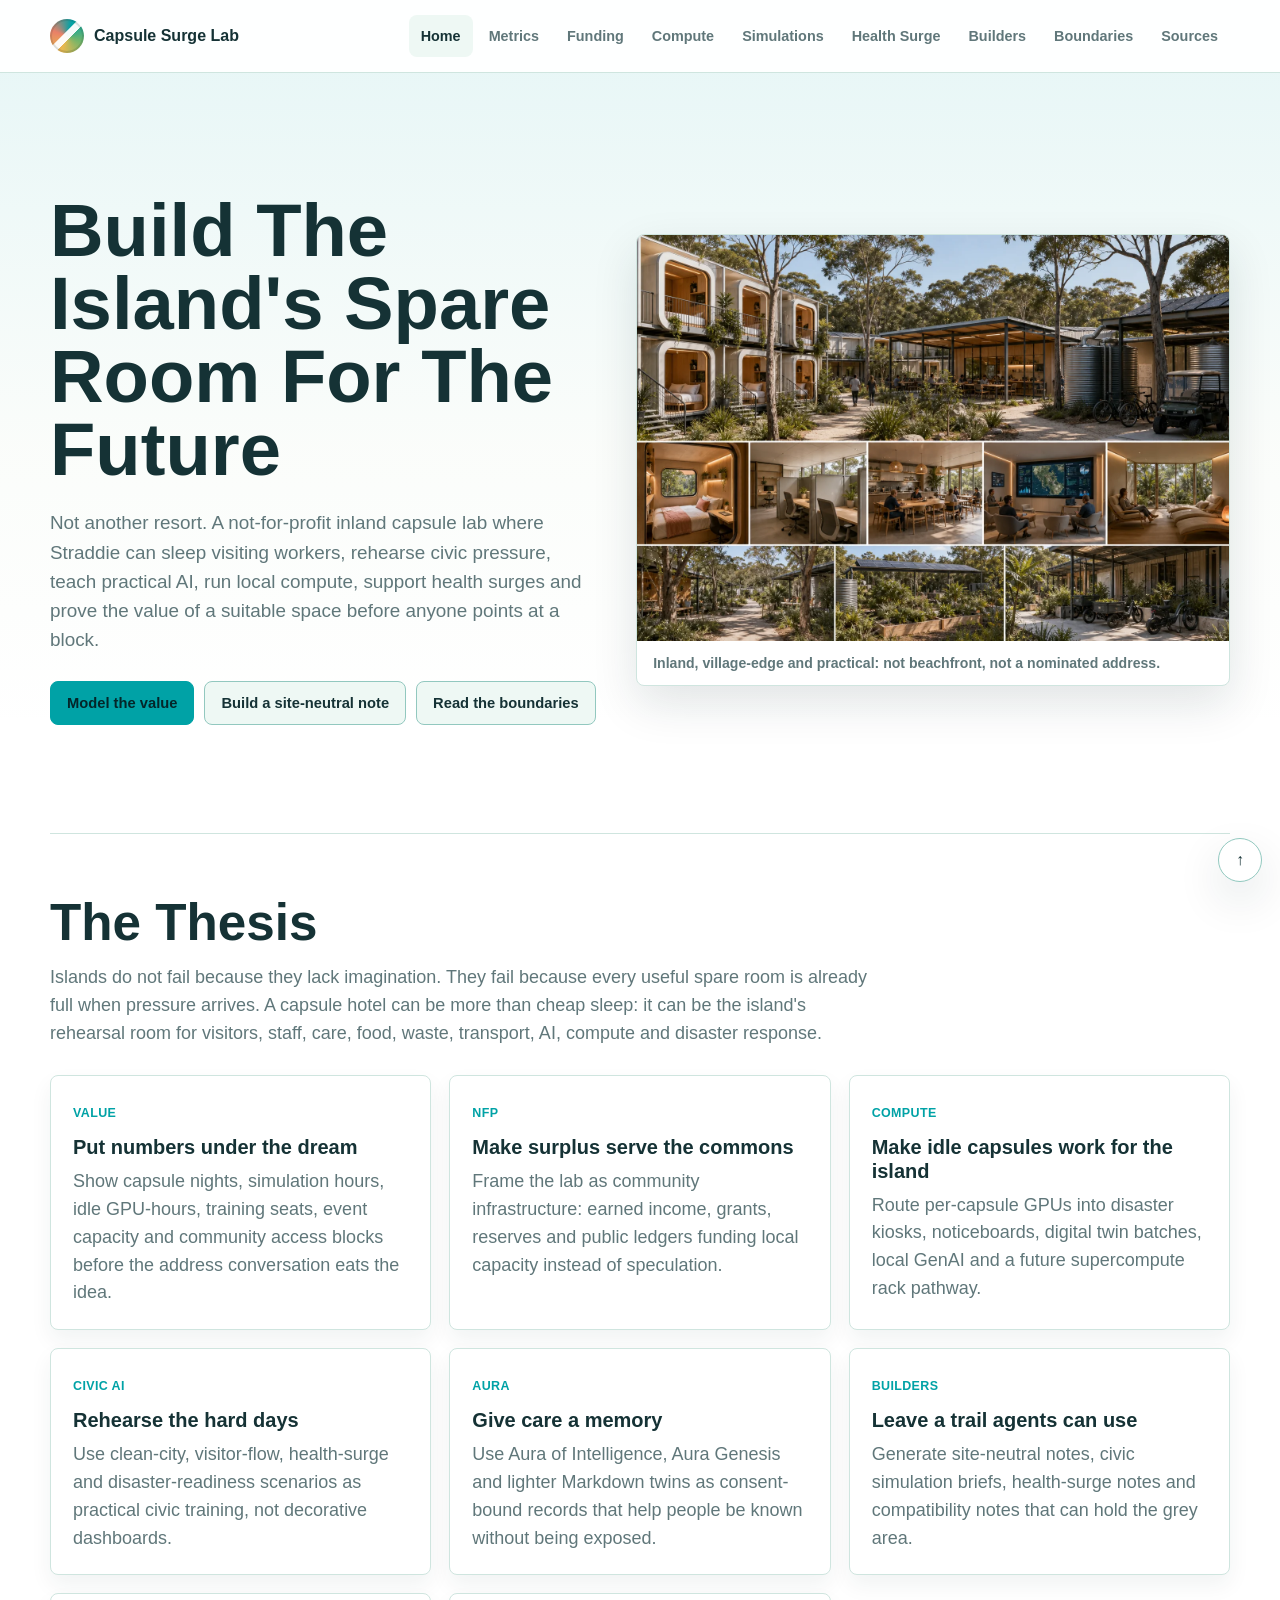
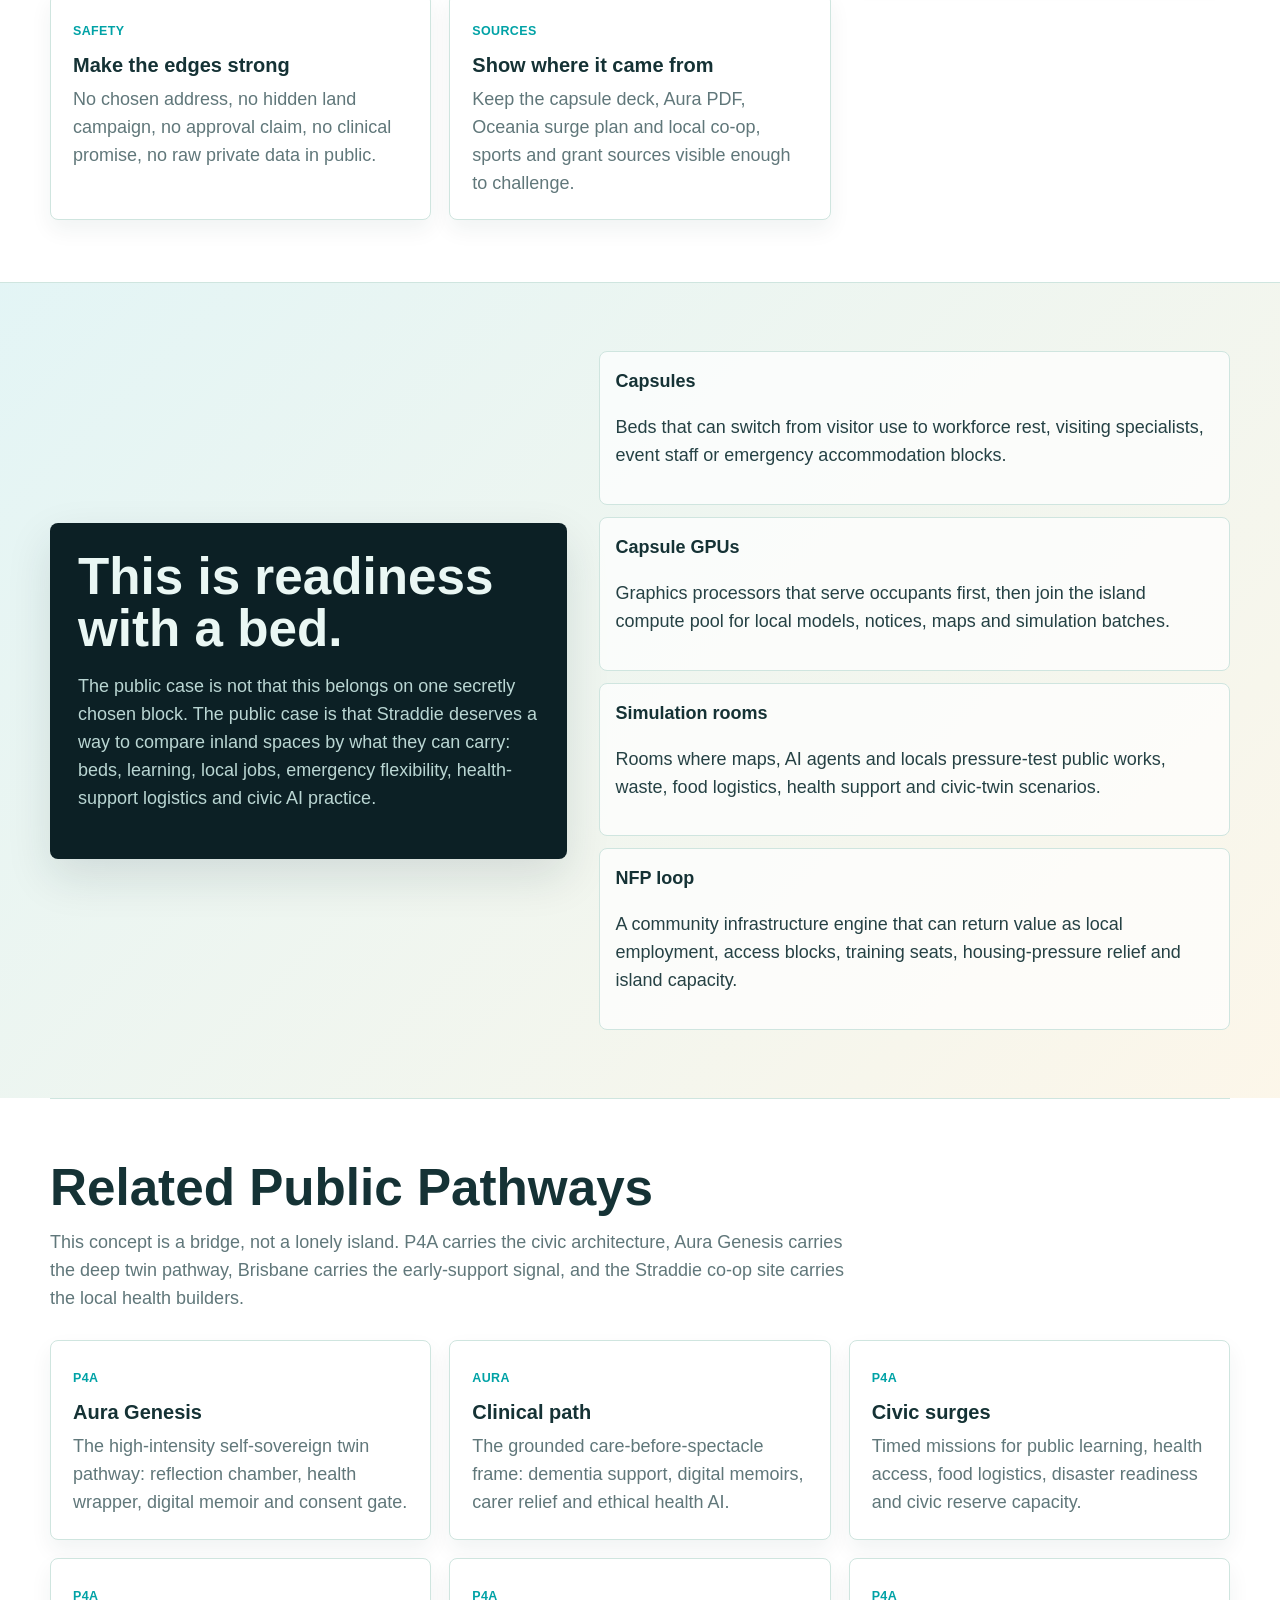
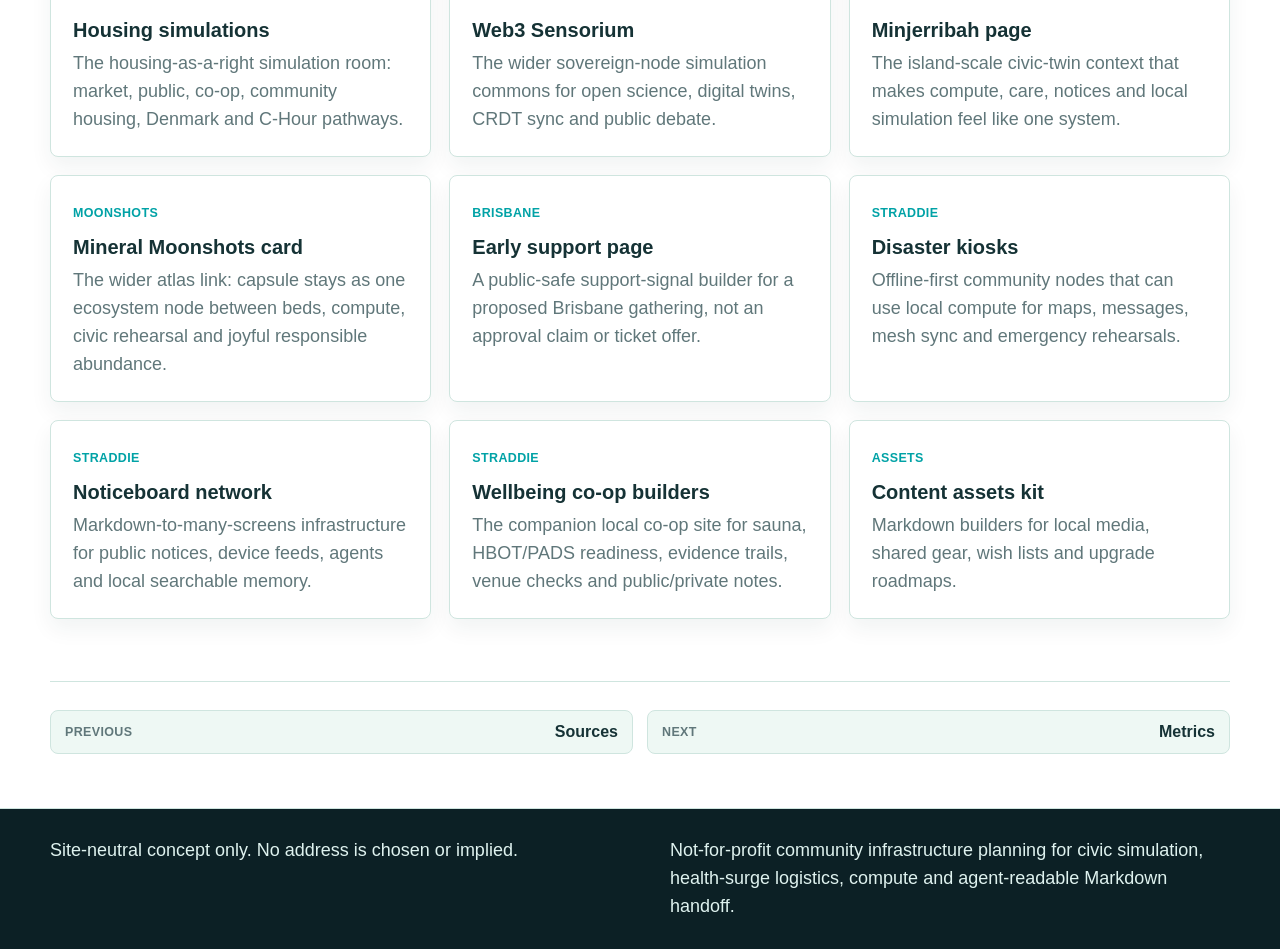
==== index.html @ 96b981e0 "Build Straddie capsule surge lab site" ====
<!doctype html>
<html lang="en-AU">
  <head>
    <meta charset="utf-8">
    <meta name="viewport" content="width=device-width, initial-scale=1">
    <title>Straddie Capsule Surge Lab</title>
    <meta name="description" content="A site-neutral concept for an inland capsule hotel, island compute layer, civic simulation lab and health-surge support node on Minjerribah / North Stradbroke Island.">
    <link rel="stylesheet" href="assets/css/site.css">
  </head>
  <body data-page="home">
    <header class="site-header" data-site-header></header>
    <main id="main">
      <section class="opening-panel">
        <div class="opening-copy">
          <h1>Build The Island's Spare Room For The Future</h1>
          <p class="lede">Not another resort. A not-for-profit inland capsule lab where Straddie can sleep visiting workers, rehearse civic pressure, teach practical AI, run local compute, support health surges and prove the value of a suitable space before anyone points at a block.</p>
          <div class="button-row">
            <a class="button primary" href="metrics.html">Model the value</a>
            <a class="button secondary" href="builders/site-value.html">Build a site-neutral note</a>
            <a class="button secondary" href="boundaries.html">Read the boundaries</a>
          </div>
        </div>
        <figure class="opening-visual">
          <img src="assets/img/capsule-surge-lab-concept.webp" alt="Inland village-edge modular capsule lab with native trees, shared rooms, rainwater tanks and service access">
          <figcaption>Inland, village-edge and practical: not beachfront, not a nominated address.</figcaption>
        </figure>
      </section>

      <section class="page-band">
        <div class="section-head">
          <h2>The Thesis</h2>
          <p>Islands do not fail because they lack imagination. They fail because every useful spare room is already full when pressure arrives. A capsule hotel can be more than cheap sleep: it can be the island's rehearsal room for visitors, staff, care, food, waste, transport, AI, compute and disaster response.</p>
        </div>
        <div class="route-grid">
          <a class="route-card" href="metrics.html">
            <span>Value</span>
            <h3>Put numbers under the dream</h3>
            <p>Show capsule nights, simulation hours, idle GPU-hours, training seats, event capacity and community access blocks before the address conversation eats the idea.</p>
          </a>
          <a class="route-card" href="funding.html">
            <span>NFP</span>
            <h3>Make surplus serve the commons</h3>
            <p>Frame the lab as community infrastructure: earned income, grants, reserves and public ledgers funding local capacity instead of speculation.</p>
          </a>
          <a class="route-card" href="compute.html">
            <span>Compute</span>
            <h3>Make idle capsules work for the island</h3>
            <p>Route per-capsule GPUs into disaster kiosks, noticeboards, digital twin batches, local GenAI and a future supercompute rack pathway.</p>
          </a>
          <a class="route-card" href="simulations.html">
            <span>Civic AI</span>
            <h3>Rehearse the hard days</h3>
            <p>Use clean-city, visitor-flow, health-surge and disaster-readiness scenarios as practical civic training, not decorative dashboards.</p>
          </a>
          <a class="route-card" href="health-surge.html">
            <span>Aura</span>
            <h3>Give care a memory</h3>
            <p>Use Aura of Intelligence, Aura Genesis and lighter Markdown twins as consent-bound records that help people be known without being exposed.</p>
          </a>
          <a class="route-card" href="builders/index.html">
            <span>Builders</span>
            <h3>Leave a trail agents can use</h3>
            <p>Generate site-neutral notes, civic simulation briefs, health-surge notes and compatibility notes that can hold the grey area.</p>
          </a>
          <a class="route-card" href="boundaries.html">
            <span>Safety</span>
            <h3>Make the edges strong</h3>
            <p>No chosen address, no hidden land campaign, no approval claim, no clinical promise, no raw private data in public.</p>
          </a>
          <a class="route-card" href="sources.html">
            <span>Sources</span>
            <h3>Show where it came from</h3>
            <p>Keep the capsule deck, Aura PDF, Oceania surge plan and local co-op, sports and grant sources visible enough to challenge.</p>
          </a>
        </div>
      </section>

      <section class="page-band full">
        <div class="feature-split">
          <div class="feature-panel">
            <h2>This is readiness with a bed.</h2>
            <p>The public case is not that this belongs on one secretly chosen block. The public case is that Straddie deserves a way to compare inland spaces by what they can carry: beds, learning, local jobs, emergency flexibility, health-support logistics and civic AI practice.</p>
          </div>
          <div class="feature-list">
            <div><strong>Capsules</strong><p>Beds that can switch from visitor use to workforce rest, visiting specialists, event staff or emergency accommodation blocks.</p></div>
            <div><strong>Capsule GPUs</strong><p>Graphics processors that serve occupants first, then join the island compute pool for local models, notices, maps and simulation batches.</p></div>
            <div><strong>Simulation rooms</strong><p>Rooms where maps, AI agents and locals pressure-test public works, waste, food logistics, health support and civic-twin scenarios.</p></div>
            <div><strong>NFP loop</strong><p>A community infrastructure engine that can return value as local employment, access blocks, training seats, housing-pressure relief and island capacity.</p></div>
          </div>
        </div>
      </section>

      <section class="page-band">
        <div class="section-head">
          <h2>Related Public Pathways</h2>
          <p>This concept is a bridge, not a lonely island. P4A carries the civic architecture, Aura Genesis carries the deep twin pathway, Brisbane carries the early-support signal, and the Straddie co-op site carries the local health builders.</p>
        </div>
        <div class="reference-grid">
          <a class="reference-card" href="https://auraofintelligence.github.io/p4a_xyz/pages/aura-genesis.html" target="_blank" rel="noopener noreferrer"><span>P4A</span><strong>Aura Genesis</strong><p>The high-intensity self-sovereign twin pathway: reflection chamber, health wrapper, digital memoir and consent gate.</p></a>
          <a class="reference-card" href="https://auraofintelligence.github.io/p4a_xyz/pages/aura-clinical-path.html" target="_blank" rel="noopener noreferrer"><span>Aura</span><strong>Clinical path</strong><p>The grounded care-before-spectacle frame: dementia support, digital memoirs, carer relief and ethical health AI.</p></a>
          <a class="reference-card" href="https://auraofintelligence.github.io/p4a_xyz/pages/civic-surges.html" target="_blank" rel="noopener noreferrer"><span>P4A</span><strong>Civic surges</strong><p>Timed missions for public learning, health access, food logistics, disaster readiness and civic reserve capacity.</p></a>
          <a class="reference-card" href="https://auraofintelligence.github.io/p4a_xyz/pages/housing-simulations.html" target="_blank" rel="noopener noreferrer"><span>P4A</span><strong>Housing simulations</strong><p>The housing-as-a-right simulation room: market, public, co-op, community housing, Denmark and C-Hour pathways.</p></a>
          <a class="reference-card" href="https://auraofintelligence.github.io/p4a_xyz/pages/web3-sensorium.html" target="_blank" rel="noopener noreferrer"><span>P4A</span><strong>Web3 Sensorium</strong><p>The wider sovereign-node simulation commons for open science, digital twins, CRDT sync and public debate.</p></a>
          <a class="reference-card" href="https://auraofintelligence.github.io/p4a_xyz/pages/minjerribah.html" target="_blank" rel="noopener noreferrer"><span>P4A</span><strong>Minjerribah page</strong><p>The island-scale civic-twin context that makes compute, care, notices and local simulation feel like one system.</p></a>
          <a class="reference-card" href="https://auraofintelligence.github.io/mineral-moonshots/briefs/capsule-hotels.html" target="_blank" rel="noopener noreferrer"><span>Moonshots</span><strong>Mineral Moonshots card</strong><p>The wider atlas link: capsule stays as one ecosystem node between beds, compute, civic rehearsal and joyful responsible abundance.</p></a>
          <a class="reference-card" href="https://auraofintelligence.github.io/GAJRA_Earth-Space-AI_Summit/support.html" target="_blank" rel="noopener noreferrer"><span>Brisbane</span><strong>Early support page</strong><p>A public-safe support-signal builder for a proposed Brisbane gathering, not an approval claim or ticket offer.</p></a>
          <a class="reference-card" href="https://auraofintelligence.github.io/straddie-disaster-kiosks/" target="_blank" rel="noopener noreferrer"><span>Straddie</span><strong>Disaster kiosks</strong><p>Offline-first community nodes that can use local compute for maps, messages, mesh sync and emergency rehearsals.</p></a>
          <a class="reference-card" href="https://auraofintelligence.github.io/straddie-noticeboard-network/" target="_blank" rel="noopener noreferrer"><span>Straddie</span><strong>Noticeboard network</strong><p>Markdown-to-many-screens infrastructure for public notices, device feeds, agents and local searchable memory.</p></a>
          <a class="reference-card" href="https://auraofintelligence.github.io/straddie-vitality-network-builders/" target="_blank" rel="noopener noreferrer"><span>Straddie</span><strong>Wellbeing co-op builders</strong><p>The companion local co-op site for sauna, HBOT/PADS readiness, evidence trails, venue checks and public/private notes.</p></a>
          <a class="reference-card" href="https://auraofintelligence.github.io/straddie-content-assets-kit/" target="_blank" rel="noopener noreferrer"><span>Assets</span><strong>Content assets kit</strong><p>Markdown builders for local media, shared gear, wish lists and upgrade roadmaps.</p></a>
        </div>
      </section>
    </main>
    <footer class="site-footer" data-site-footer></footer>
    <script src="assets/js/builders.js"></script>
    <script src="assets/js/site.js"></script>
  </body>
</html>
---- assets/css/site.css ----
:root {
  --ink: #153235;
  --deep: #0c2025;
  --text: #254144;
  --muted: #60777a;
  --paper: #ffffff;
  --wash: #eef8f4;
  --mist: #f8fbfa;
  --line: #cfe5df;
  --line-strong: #92c8bf;
  --teal: #00a2a6;
  --green: #6fb56a;
  --coral: #e98068;
  --gold: #e8b84f;
  --blue: #2b74b9;
  --panel: #ffffff;
  --shadow: 0 18px 46px rgba(20, 45, 50, 0.12);
  --radius: 8px;
  --max: 1180px;
  --heading: "Nunito Sans", "Avenir Next", Arial, sans-serif;
  --body: "Atkinson Hyperlegible", "Source Sans 3", Arial, sans-serif;
}

* { box-sizing: border-box; }

html {
  scroll-behavior: smooth;
  background: var(--paper);
}

body {
  margin: 0;
  color: var(--text);
  background:
    linear-gradient(180deg, rgba(0, 162, 166, 0.1), rgba(111, 181, 106, 0.03) 28rem, transparent 46rem),
    var(--paper);
  font-family: var(--body);
  font-size: 18px;
  line-height: 1.55;
  overflow-x: hidden;
}

img {
  display: block;
  max-width: 100%;
}

a { color: var(--blue); }

a:focus-visible,
button:focus-visible,
input:focus-visible,
textarea:focus-visible,
select:focus-visible {
  outline: 3px solid var(--gold);
  outline-offset: 3px;
}

.sr-only {
  position: absolute;
  width: 1px;
  height: 1px;
  padding: 0;
  margin: -1px;
  overflow: hidden;
  clip: rect(0, 0, 0, 0);
  white-space: nowrap;
  border: 0;
}

.site-header {
  position: sticky;
  top: 0;
  z-index: 20;
  background: rgba(255, 255, 255, 0.94);
  border-bottom: 1px solid var(--line);
  backdrop-filter: blur(12px);
}

.nav-shell {
  width: min(var(--max), calc(100% - 32px));
  min-height: 72px;
  margin: 0 auto;
  display: flex;
  align-items: center;
  justify-content: space-between;
  gap: 24px;
  min-width: 0;
}

.brand {
  display: inline-flex;
  align-items: center;
  gap: 10px;
  color: var(--ink);
  text-decoration: none;
  font: 900 1rem var(--heading);
  letter-spacing: 0;
  min-width: 0;
}

.brand-mark {
  width: 34px;
  height: 34px;
  border-radius: 50%;
  background:
    linear-gradient(135deg, transparent 0 42%, rgba(255,255,255,0.95) 43% 56%, transparent 57%),
    conic-gradient(from 20deg, var(--teal), var(--green), var(--gold), var(--coral), var(--teal));
  box-shadow: inset 0 0 0 2px rgba(21, 50, 53, 0.14);
}

.site-nav {
  display: flex;
  align-items: center;
  gap: 4px;
}

.site-nav a {
  min-height: 42px;
  display: inline-flex;
  align-items: center;
  padding: 0 12px;
  border-radius: var(--radius);
  color: var(--muted);
  text-decoration: none;
  font: 800 0.9rem var(--heading);
}

.site-nav a:hover,
.site-nav a:focus,
.site-nav a[aria-current="page"] {
  color: var(--ink);
  background: var(--wash);
}

.nav-toggle {
  display: none;
  width: 44px;
  height: 44px;
  align-items: center;
  justify-content: center;
  flex-direction: column;
  gap: 5px;
  border: 1px solid var(--line);
  border-radius: var(--radius);
  background: var(--paper);
}

.nav-toggle span:not(.sr-only) {
  width: 20px;
  height: 2px;
  background: var(--ink);
}

.opening-panel {
  width: min(var(--max), calc(100% - 32px));
  min-height: min(760px, calc(100vh - 72px));
  margin: 0 auto;
  padding: 48px 0 34px;
  display: grid;
  grid-template-columns: minmax(0, 0.96fr) minmax(320px, 1.04fr);
  gap: 38px;
  align-items: center;
}

.opening-panel > *,
.opening-copy,
.opening-visual {
  min-width: 0;
}

.opening-copy h1,
.page-intro h1 {
  margin: 0;
  color: var(--ink);
  font-family: var(--heading);
  font-size: clamp(2.6rem, 5.8vw, 5.7rem);
  line-height: 0.98;
  letter-spacing: 0;
  overflow-wrap: anywhere;
}

.lede {
  max-width: 780px;
  margin: 22px 0 0;
  color: var(--muted);
  font-size: 1.18rem;
}

.opening-visual {
  margin: 0;
  border: 1px solid var(--line);
  border-radius: var(--radius);
  overflow: hidden;
  background: var(--panel);
  box-shadow: var(--shadow);
}

.opening-visual img {
  width: 100%;
  aspect-ratio: 16 / 11;
  object-fit: cover;
}

.opening-visual figcaption {
  padding: 14px 16px;
  color: var(--muted);
  font: 800 0.88rem var(--heading);
}

.button-row,
.builder-actions {
  display: flex;
  flex-wrap: wrap;
  gap: 10px;
  margin-top: 26px;
}

.button {
  min-height: 44px;
  display: inline-flex;
  align-items: center;
  justify-content: center;
  padding: 0 16px;
  border: 1px solid var(--line-strong);
  border-radius: var(--radius);
  background: var(--panel);
  color: var(--ink);
  text-decoration: none;
  font: 900 0.92rem var(--heading);
  cursor: pointer;
  max-width: 100%;
  white-space: normal;
  text-align: center;
}

.button.primary {
  border-color: var(--teal);
  background: var(--teal);
  color: #042629;
}

.button.secondary { background: var(--wash); }
.button.quiet { color: var(--muted); }
.button:hover { transform: translateY(-1px); }

.page-shell,
.page-band {
  width: min(var(--max), calc(100% - 32px));
  margin: 0 auto;
}

.page-shell { padding: 54px 0; }

.page-band {
  padding: 62px 0;
  border-top: 1px solid var(--line);
}

.page-band.full {
  width: 100%;
  max-width: none;
  padding: 68px max(16px, calc((100% - var(--max)) / 2));
  background: linear-gradient(135deg, rgba(0, 162, 166, 0.11), rgba(232, 184, 79, 0.12));
}

.page-intro {
  width: min(900px, 100%);
  margin-bottom: 36px;
}

.section-head {
  max-width: 820px;
  margin-bottom: 28px;
}

.section-head h2,
.preview-head h2,
.page-intro h2 {
  margin: 0;
  color: var(--ink);
  font-family: var(--heading);
  font-size: clamp(2rem, 4vw, 3.4rem);
  line-height: 1.05;
  letter-spacing: 0;
}

.section-head p,
.page-intro p {
  margin: 14px 0 0;
  color: var(--muted);
}

.route-grid,
.metric-grid,
.reference-grid,
.builder-grid,
.boundary-grid {
  display: grid;
  grid-template-columns: repeat(3, minmax(0, 1fr));
  gap: 18px;
}

.metric-grid.four {
  grid-template-columns: repeat(4, minmax(0, 1fr));
}

.route-card,
.metric-card,
.reference-card,
.builder-card,
.boundary-card,
.source-card {
  display: block;
  min-height: 100%;
  padding: 22px;
  border: 1px solid var(--line);
  border-radius: var(--radius);
  background: var(--panel);
  color: var(--text);
  text-decoration: none;
  box-shadow: 0 10px 22px rgba(20, 45, 50, 0.06);
}

.route-card:hover,
.reference-card:hover,
.builder-card:hover {
  transform: translateY(-2px);
  border-color: var(--line-strong);
}

.route-card span,
.metric-label,
.reference-card span,
.builder-file,
.field-flag,
.step-label {
  display: inline-block;
  color: var(--teal);
  font: 900 0.78rem var(--heading);
  letter-spacing: 0.03em;
  text-transform: uppercase;
}

.route-card h3,
.metric-card h3,
.reference-card strong,
.builder-card h3,
.boundary-card h3,
.source-card h3 {
  display: block;
  margin: 10px 0 8px;
  color: var(--ink);
  font-family: var(--heading);
  font-size: 1.25rem;
  line-height: 1.18;
}

.route-card p,
.metric-card p,
.reference-card p,
.builder-card p,
.boundary-card p,
.source-card p {
  margin: 0;
  color: var(--muted);
}

.metric-card strong {
  display: block;
  margin: 10px 0 6px;
  color: var(--deep);
  font: 900 clamp(2rem, 4vw, 3.6rem) var(--heading);
  line-height: 1;
}

.metric-note {
  margin-top: 18px;
  color: var(--muted);
  font-size: 0.98rem;
}

.feature-split {
  display: grid;
  grid-template-columns: minmax(0, 0.9fr) minmax(320px, 1.1fr);
  gap: 32px;
  align-items: center;
}

.feature-panel {
  padding: 28px;
  border-radius: var(--radius);
  background: var(--deep);
  color: #eaf7f4;
  box-shadow: var(--shadow);
}

.feature-panel h2 {
  margin: 0;
  font-family: var(--heading);
  font-size: clamp(2rem, 4vw, 4rem);
  line-height: 1.02;
  letter-spacing: 0;
}

.feature-panel p { color: #bad6d3; }

.feature-list {
  display: grid;
  gap: 12px;
}

.feature-list div {
  padding: 16px;
  border: 1px solid var(--line);
  border-radius: var(--radius);
  background: rgba(255, 255, 255, 0.72);
}

.feature-list strong {
  display: block;
  color: var(--ink);
  font-family: var(--heading);
}

.feature-panel .feature-list div {
  border-color: rgba(255,255,255,0.16);
  background: rgba(255,255,255,0.06);
}

.feature-panel .feature-list strong {
  color: #ffffff;
}

.calc-panel {
  padding: 24px;
  border: 1px solid var(--line);
  border-radius: var(--radius);
  background: var(--mist);
}

.calc-grid {
  display: grid;
  grid-template-columns: repeat(4, minmax(0, 1fr));
  gap: 12px;
}

.field {
  display: grid;
  gap: 8px;
  color: var(--ink);
  font: 900 0.9rem var(--heading);
}

.field input,
.field textarea,
.field select,
.preview-panel textarea {
  width: 100%;
  border: 1px solid var(--line-strong);
  border-radius: var(--radius);
  background: #ffffff;
  color: var(--text);
  font: 500 1rem var(--body);
}

.field input,
.field select {
  min-height: 44px;
  padding: 0 12px;
}

.field textarea,
.preview-panel textarea {
  padding: 12px;
  resize: vertical;
}

.scenario-output {
  margin-top: 20px;
  display: grid;
  grid-template-columns: repeat(auto-fit, minmax(190px, 1fr));
  gap: 14px;
  align-items: start;
}

.scenario-output div {
  display: grid;
  align-content: start;
  gap: 10px;
  min-height: 124px;
  padding: 16px;
  border-radius: var(--radius);
  background: #ffffff;
  border: 1px solid var(--line);
}

.scenario-output div span {
  color: var(--muted);
  font: 900 0.76rem var(--heading);
  letter-spacing: 0.03em;
  line-height: 1.25;
  text-transform: uppercase;
}

.scenario-output div strong {
  display: block;
  color: var(--ink);
  font: 900 clamp(1.8rem, 2.6vw, 2.5rem) var(--heading);
  line-height: 0.98;
}

.scenario-output .metric-note {
  grid-column: 1 / -1;
  margin: 2px 0 0;
  padding: 14px 16px;
  border: 1px solid var(--line);
  border-left: 5px solid var(--teal);
  border-radius: 0 var(--radius) var(--radius) 0;
  background: #ffffff;
  color: var(--muted);
}

.scenario-output .metric-note strong {
  color: var(--ink);
  font-weight: 900;
}

.timeline {
  display: grid;
  gap: 14px;
}

.timeline article {
  display: grid;
  grid-template-columns: 72px minmax(0, 1fr);
  gap: 18px;
  padding: 18px;
  border: 1px solid var(--line);
  border-radius: var(--radius);
  background: #ffffff;
}

.timeline span {
  color: var(--coral);
  font: 900 1.1rem var(--heading);
}

.timeline h3 {
  margin: 0 0 6px;
  color: var(--ink);
  font-family: var(--heading);
}

.timeline p { margin: 0; color: var(--muted); }

.claim-boundary {
  padding: 16px 18px;
  border-left: 5px solid var(--coral);
  background: #fff5f2;
  color: var(--text);
  border-radius: 0 var(--radius) var(--radius) 0;
}

.builder-layout {
  display: grid;
  grid-template-columns: minmax(0, 0.95fr) minmax(320px, 0.85fr);
  gap: 24px;
  align-items: start;
}

.builder-form,
.preview-panel {
  padding: 22px;
  border: 1px solid var(--line);
  border-radius: var(--radius);
  background: #ffffff;
  box-shadow: 0 10px 24px rgba(20, 45, 50, 0.07);
}

.builder-form fieldset {
  margin: 0 0 20px;
  padding: 0;
  border: 0;
}

.builder-form legend {
  margin-bottom: 12px;
  color: var(--ink);
  font: 900 1.1rem var(--heading);
}

.form-grid {
  display: grid;
  grid-template-columns: repeat(2, minmax(0, 1fr));
  gap: 14px;
}

.field-wide { grid-column: 1 / -1; }

.field-hints {
  display: grid;
  gap: 4px;
  color: var(--muted);
  font: 500 0.88rem var(--body);
}

.checkbox-grid {
  display: grid;
  grid-template-columns: repeat(2, minmax(0, 1fr));
  gap: 8px;
}

.checkbox-grid label {
  display: flex;
  gap: 8px;
  align-items: flex-start;
  color: var(--text);
  font: 700 0.95rem var(--body);
}

.preview-panel {
  position: sticky;
  top: 92px;
}

.preview-head {
  display: flex;
  align-items: flex-start;
  justify-content: space-between;
  gap: 14px;
  margin-bottom: 12px;
}

.preview-head h2 {
  font-size: 1.4rem;
}

.preview-head span {
  color: var(--muted);
  font: 800 0.82rem var(--heading);
}

.preview-panel textarea {
  min-height: 620px;
  font-family: Consolas, "Liberation Mono", monospace;
  font-size: 0.88rem;
  line-height: 1.45;
}

.status-line {
  min-height: 24px;
  color: var(--muted);
  font-size: 0.95rem;
}

.builder-pager,
.site-pager {
  margin-top: 24px;
  display: flex;
  justify-content: space-between;
  gap: 14px;
}

.site-pager {
  width: min(var(--max), calc(100% - 32px));
  margin: 0 auto 54px;
  padding-top: 28px;
  border-top: 1px solid var(--line);
}

.pager-link {
  display: inline-flex;
  flex: 1;
  align-items: center;
  justify-content: space-between;
  gap: 12px;
  min-height: 44px;
  padding: 0 14px;
  border: 1px solid var(--line);
  border-radius: var(--radius);
  background: var(--wash);
  color: var(--ink);
  text-decoration: none;
  font: 900 0.9rem var(--heading);
}

.pager-link span {
  color: var(--muted);
  font-size: 0.78rem;
  letter-spacing: 0.03em;
  text-transform: uppercase;
}

.pager-link strong {
  color: var(--ink);
  font: 900 1rem var(--heading);
}

.pager-link.next {
  text-align: right;
}

.site-footer {
  border-top: 1px solid var(--line);
  background: var(--deep);
  color: #dff2ef;
}

.footer-inner {
  width: min(var(--max), calc(100% - 32px));
  margin: 0 auto;
  padding: 28px 0;
  display: flex;
  justify-content: space-between;
  gap: 24px;
}

.footer-inner p { margin: 0; max-width: 560px; }

.top-button {
  position: fixed;
  right: 18px;
  bottom: 18px;
  z-index: 30;
  width: 44px;
  height: 44px;
  border: 1px solid var(--line-strong);
  border-radius: 50%;
  background: var(--paper);
  color: var(--ink);
  box-shadow: var(--shadow);
  cursor: pointer;
  font: 900 1rem var(--heading);
}

@media (max-width: 1080px) {
  body { font-size: 17px; }
  .nav-toggle { display: inline-flex; }
  .site-nav {
    position: absolute;
    top: 72px;
    left: 16px;
    right: 16px;
    display: none;
    flex-direction: column;
    align-items: stretch;
    padding: 12px;
    border: 1px solid var(--line);
    border-radius: var(--radius);
    background: #ffffff;
    box-shadow: var(--shadow);
  }
  .site-nav.is-open { display: flex; }
  .site-nav a { justify-content: center; }
  .opening-panel,
  .feature-split,
  .builder-layout {
    min-height: auto;
    grid-template-columns: minmax(0, 1fr);
  }
  .route-grid,
  .metric-grid,
  .metric-grid.four,
  .reference-grid,
  .builder-grid,
  .boundary-grid,
  .calc-grid,
  .scenario-output {
    grid-template-columns: 1fr 1fr;
  }
  .preview-panel { position: static; }
}

@media (max-width: 620px) {
  .nav-shell,
  .opening-panel,
  .page-shell,
  .page-band,
  .footer-inner {
    width: min(100% - 24px, var(--max));
  }
  .opening-copy h1,
  .page-intro h1 {
    font-size: clamp(2.3rem, 12vw, 3.35rem);
  }
  .button-row,
  .builder-actions {
    display: grid;
    grid-template-columns: 1fr;
    align-items: start;
    width: 100%;
  }
  .button-row .button,
  .builder-actions .button {
    width: 100%;
  }
  .route-grid,
  .metric-grid,
  .metric-grid.four,
  .reference-grid,
  .builder-grid,
  .boundary-grid,
  .calc-grid,
  .scenario-output,
  .form-grid,
  .checkbox-grid {
    grid-template-columns: 1fr;
  }
  .timeline article {
    grid-template-columns: 1fr;
  }
  .footer-inner {
    display: grid;
  }
  .builder-pager {
    display: grid;
  }
  .site-pager {
    width: min(100% - 24px, var(--max));
    display: grid;
  }
  .pager-link,
  .pager-link.next {
    text-align: left;
  }
}
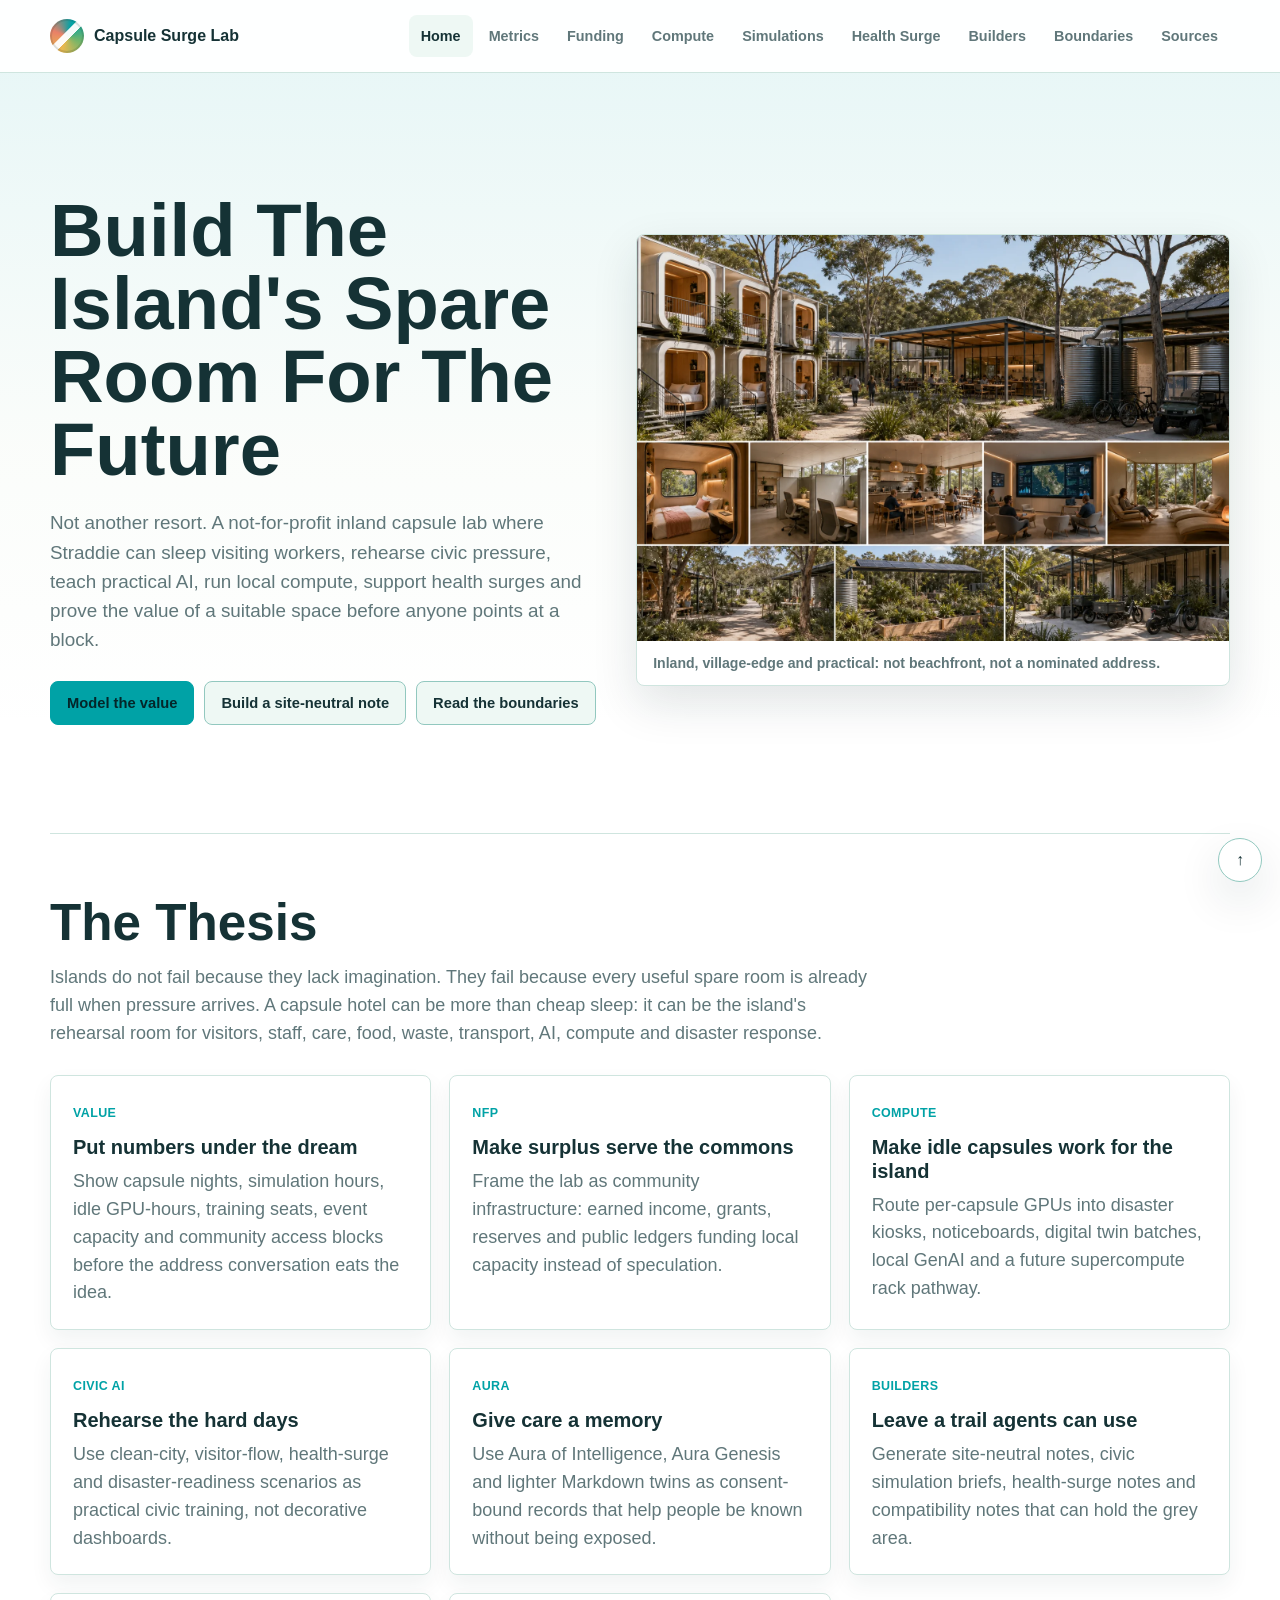
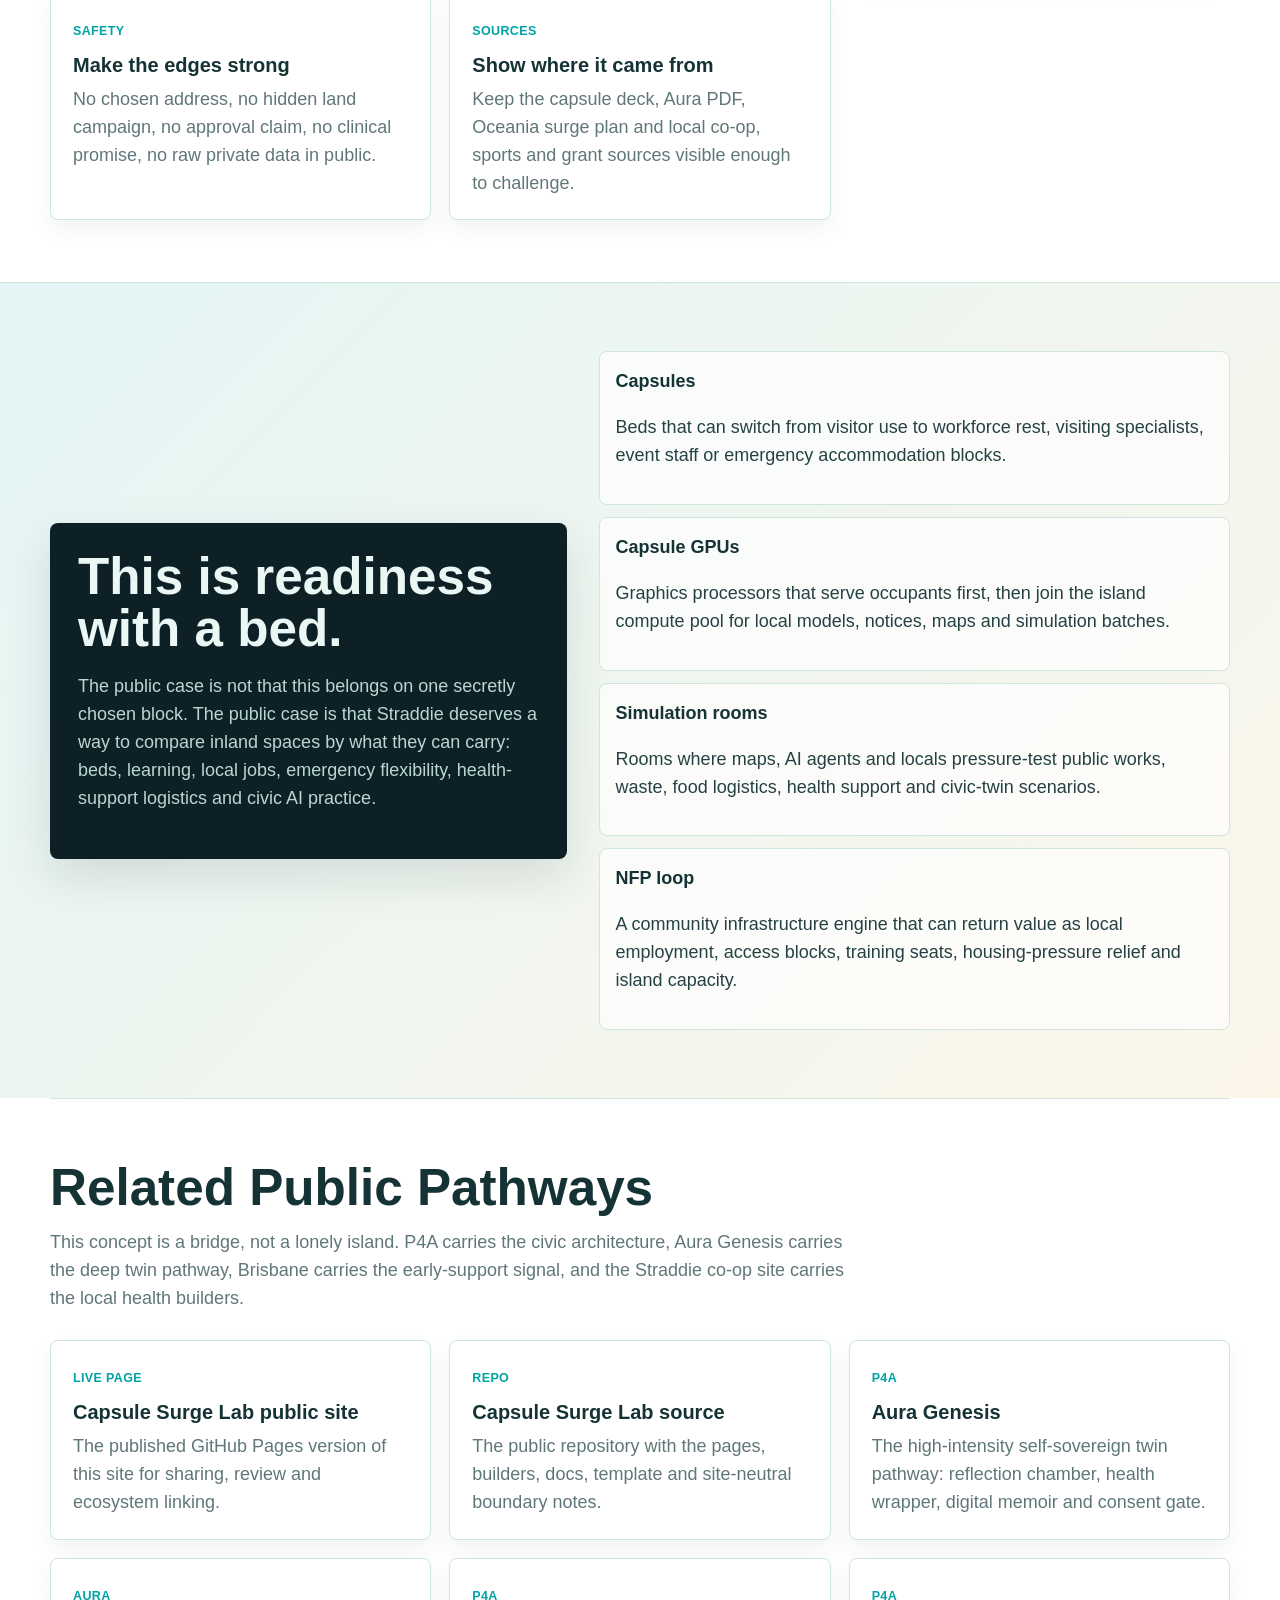
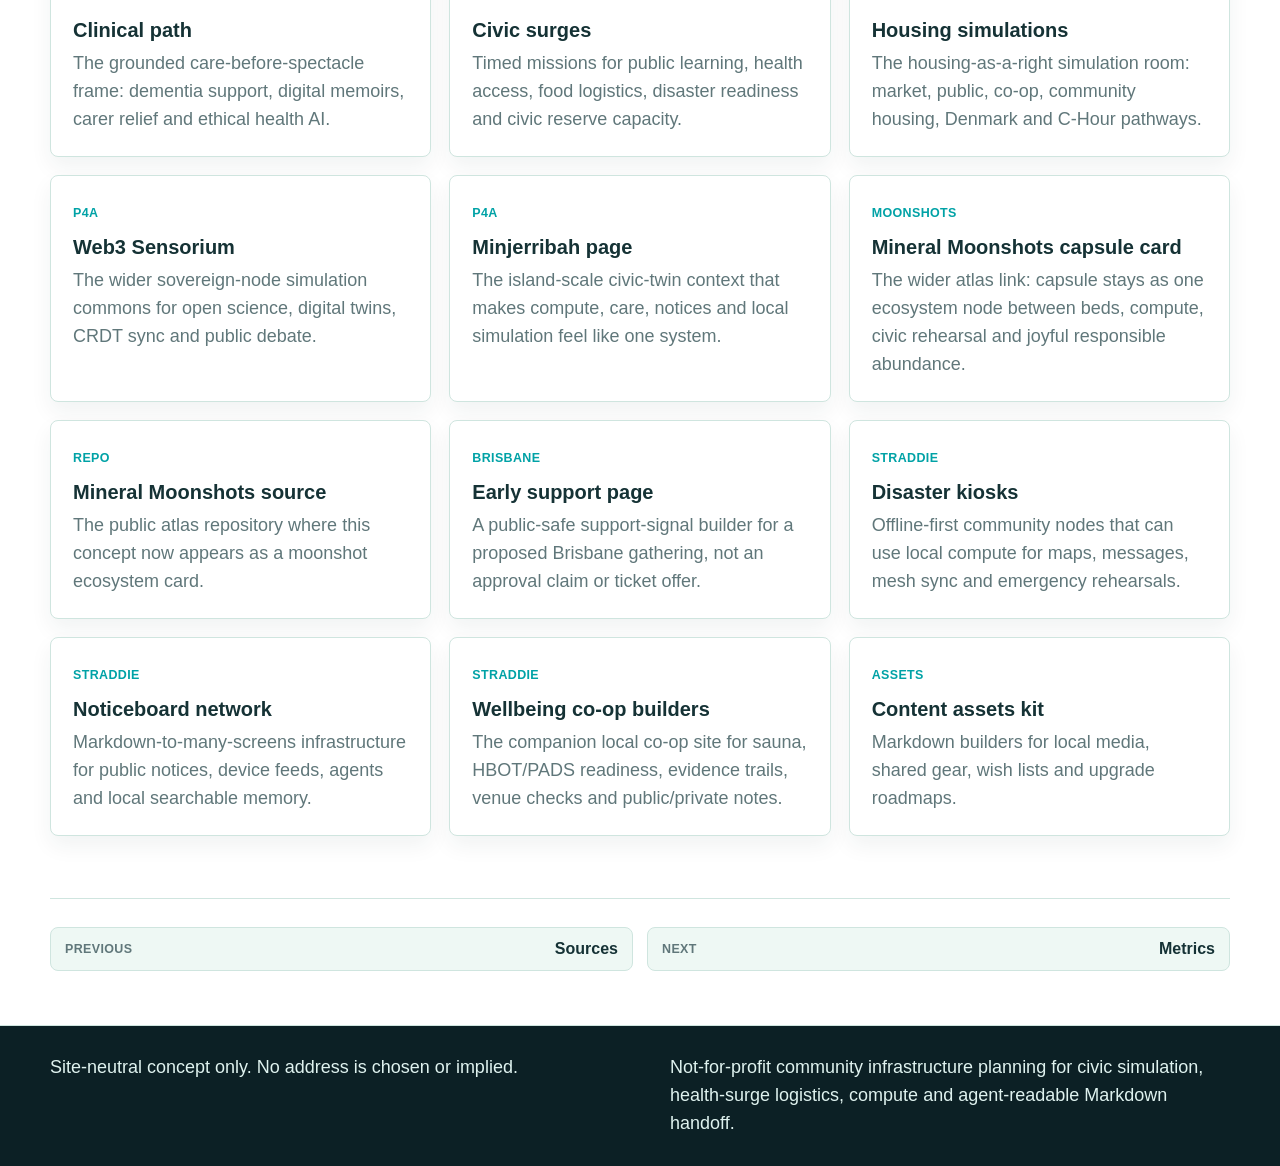
==== commit 8689d4ca: "Add public repo page links" ====
--- a/index.html
+++ b/index.html
@@ -96,13 +96,16 @@
           <p>This concept is a bridge, not a lonely island. P4A carries the civic architecture, Aura Genesis carries the deep twin pathway, Brisbane carries the early-support signal, and the Straddie co-op site carries the local health builders.</p>
         </div>
         <div class="reference-grid">
+          <a class="reference-card" href="https://auraofintelligence.github.io/straddie-capsule-surge-lab/" target="_blank" rel="noopener noreferrer"><span>Live page</span><strong>Capsule Surge Lab public site</strong><p>The published GitHub Pages version of this site for sharing, review and ecosystem linking.</p></a>
+          <a class="reference-card" href="https://github.com/auraofintelligence/straddie-capsule-surge-lab" target="_blank" rel="noopener noreferrer"><span>Repo</span><strong>Capsule Surge Lab source</strong><p>The public repository with the pages, builders, docs, template and site-neutral boundary notes.</p></a>
           <a class="reference-card" href="https://auraofintelligence.github.io/p4a_xyz/pages/aura-genesis.html" target="_blank" rel="noopener noreferrer"><span>P4A</span><strong>Aura Genesis</strong><p>The high-intensity self-sovereign twin pathway: reflection chamber, health wrapper, digital memoir and consent gate.</p></a>
           <a class="reference-card" href="https://auraofintelligence.github.io/p4a_xyz/pages/aura-clinical-path.html" target="_blank" rel="noopener noreferrer"><span>Aura</span><strong>Clinical path</strong><p>The grounded care-before-spectacle frame: dementia support, digital memoirs, carer relief and ethical health AI.</p></a>
           <a class="reference-card" href="https://auraofintelligence.github.io/p4a_xyz/pages/civic-surges.html" target="_blank" rel="noopener noreferrer"><span>P4A</span><strong>Civic surges</strong><p>Timed missions for public learning, health access, food logistics, disaster readiness and civic reserve capacity.</p></a>
           <a class="reference-card" href="https://auraofintelligence.github.io/p4a_xyz/pages/housing-simulations.html" target="_blank" rel="noopener noreferrer"><span>P4A</span><strong>Housing simulations</strong><p>The housing-as-a-right simulation room: market, public, co-op, community housing, Denmark and C-Hour pathways.</p></a>
           <a class="reference-card" href="https://auraofintelligence.github.io/p4a_xyz/pages/web3-sensorium.html" target="_blank" rel="noopener noreferrer"><span>P4A</span><strong>Web3 Sensorium</strong><p>The wider sovereign-node simulation commons for open science, digital twins, CRDT sync and public debate.</p></a>
           <a class="reference-card" href="https://auraofintelligence.github.io/p4a_xyz/pages/minjerribah.html" target="_blank" rel="noopener noreferrer"><span>P4A</span><strong>Minjerribah page</strong><p>The island-scale civic-twin context that makes compute, care, notices and local simulation feel like one system.</p></a>
-          <a class="reference-card" href="https://auraofintelligence.github.io/mineral-moonshots/briefs/capsule-hotels.html" target="_blank" rel="noopener noreferrer"><span>Moonshots</span><strong>Mineral Moonshots card</strong><p>The wider atlas link: capsule stays as one ecosystem node between beds, compute, civic rehearsal and joyful responsible abundance.</p></a>
+          <a class="reference-card" href="https://auraofintelligence.github.io/mineral-moonshots/briefs/capsule-hotels.html" target="_blank" rel="noopener noreferrer"><span>Moonshots</span><strong>Mineral Moonshots capsule card</strong><p>The wider atlas link: capsule stays as one ecosystem node between beds, compute, civic rehearsal and joyful responsible abundance.</p></a>
+          <a class="reference-card" href="https://github.com/auraofintelligence/mineral-moonshots" target="_blank" rel="noopener noreferrer"><span>Repo</span><strong>Mineral Moonshots source</strong><p>The public atlas repository where this concept now appears as a moonshot ecosystem card.</p></a>
           <a class="reference-card" href="https://auraofintelligence.github.io/GAJRA_Earth-Space-AI_Summit/support.html" target="_blank" rel="noopener noreferrer"><span>Brisbane</span><strong>Early support page</strong><p>A public-safe support-signal builder for a proposed Brisbane gathering, not an approval claim or ticket offer.</p></a>
           <a class="reference-card" href="https://auraofintelligence.github.io/straddie-disaster-kiosks/" target="_blank" rel="noopener noreferrer"><span>Straddie</span><strong>Disaster kiosks</strong><p>Offline-first community nodes that can use local compute for maps, messages, mesh sync and emergency rehearsals.</p></a>
           <a class="reference-card" href="https://auraofintelligence.github.io/straddie-noticeboard-network/" target="_blank" rel="noopener noreferrer"><span>Straddie</span><strong>Noticeboard network</strong><p>Markdown-to-many-screens infrastructure for public notices, device feeds, agents and local searchable memory.</p></a>
